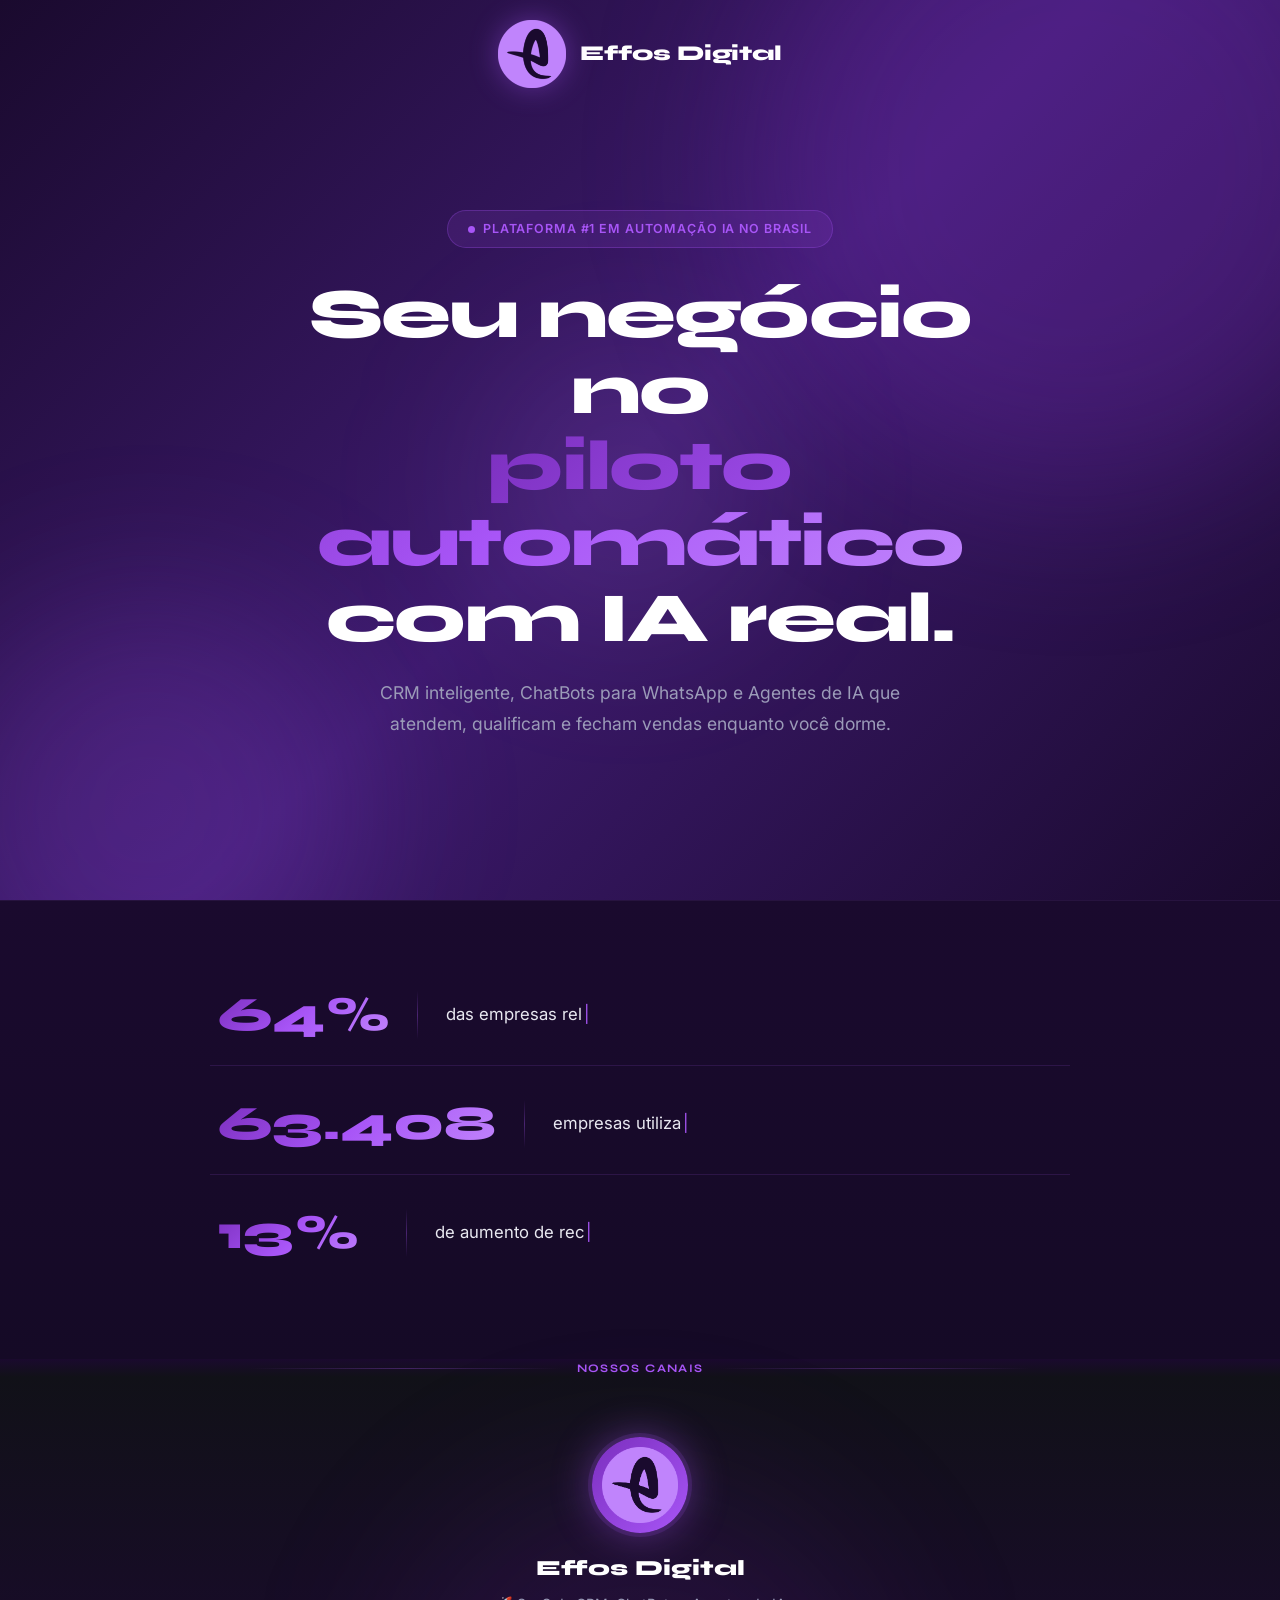
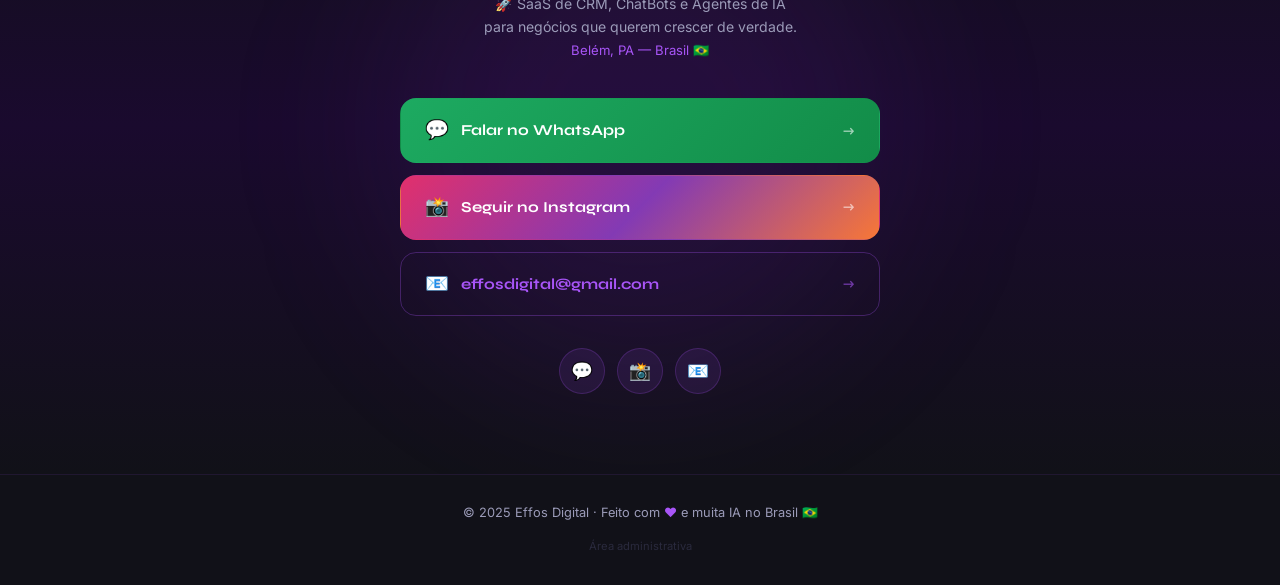
==== index.html @ d8401c5f "Add files via upload" ====
<!DOCTYPE html>
<html lang="pt-BR">
<head>
  <meta charset="UTF-8"/>
  <meta name="viewport" content="width=device-width, initial-scale=1.0"/>
  <meta name="description" content="Effos Digital — SaaS de CRM, ChatBots e Agentes de IA. Conheça nossos produtos e entre em contato."/>
  <title>Effos Digital</title>
  <link rel="icon" type="image/png" href="assets/images/logo.png"/>
  <link rel="preconnect" href="https://fonts.googleapis.com"/>
  <link rel="stylesheet" href="https://fonts.googleapis.com/css2?family=Syne:wght@400;600;700;800&family=Inter:wght@300;400;500;600&display=swap"/>
  <style>
    /* ===== RESET & BASE ===== */
    *, *::before, *::after { box-sizing: border-box; margin: 0; padding: 0; }
    html { scroll-behavior: smooth; }
    body {
      font-family: 'Inter', sans-serif;
      background: #111118;
      color: #E8E8F0;
      overflow-x: hidden;
      line-height: 1.6;
    }
    img { max-width: 100%; display: block; }
    a { color: inherit; text-decoration: none; }
    ::-webkit-scrollbar { width: 6px; }
    ::-webkit-scrollbar-track { background: #111118; }
    ::-webkit-scrollbar-thumb { background: #7B2FBE; border-radius: 3px; }

    /* ===== CSS VARS ===== */
    :root {
      --purple-deep:  #1A0A2E;
      --purple-mid:   #3D1A6E;
      --purple-vivid: #7B2FBE;
      --purple-light: #A855F7;
      --purple-glow:  #C084FC;
      --gray-900:     #111118;
      --gray-800:     #1C1C28;
      --gray-700:     #2A2A3D;
      --gray-300:     #9B9BB8;
      --gray-100:     #E8E8F0;
      --white:        #FFFFFF;
      --grad-hero:    linear-gradient(135deg, #1A0A2E 0%, #3D1A6E 50%, #1A0A2E 100%);
      --grad-purple:  linear-gradient(135deg, #7B2FBE, #A855F7, #C084FC);
      --grad-cta:     linear-gradient(135deg, #7B2FBE 0%, #A855F7 100%);
      --shadow-glow:  0 0 40px rgba(168,85,247,0.25);
      --shadow-card:  0 8px 32px rgba(0,0,0,0.4);
      --radius:       16px;
      --radius-lg:    28px;
    }

    /* ===== NOISE ===== */
    body::before {
      content: '';
      position: fixed; inset: 0; z-index: 0;
      background-image: url("data:image/svg+xml,%3Csvg viewBox='0 0 256 256' xmlns='http://www.w3.org/2000/svg'%3E%3Cfilter id='noise'%3E%3CfeTurbulence type='fractalNoise' baseFrequency='0.9' numOctaves='4' stitchTiles='stitch'/%3E%3C/filter%3E%3Crect width='100%25' height='100%25' filter='url(%23noise)' opacity='0.04'/%3E%3C/svg%3E");
      pointer-events: none; opacity: 0.3;
    }

    /* ===== CURSOR GLOW ===== */
    #cursor-glow {
      position: fixed; width: 420px; height: 420px;
      background: radial-gradient(circle, rgba(168,85,247,0.07) 0%, transparent 70%);
      border-radius: 50%; pointer-events: none; z-index: 0;
      transform: translate(-50%, -50%);
      transition: left 0.12s ease, top 0.12s ease;
    }

    /* ===== NAVBAR ===== */
    #navbar {
      position: fixed; top: 0; left: 0; right: 0; z-index: 1000;
      padding: 20px 5%;
      display: flex; align-items: center; justify-content: center;
      transition: all 0.4s ease;
    }
    #navbar.scrolled {
      background: rgba(17,17,24,0.92);
      backdrop-filter: blur(20px);
      border-bottom: 1px solid rgba(168,85,247,0.15);
      padding: 14px 5%;
    }
    .nav-logo {
      display: flex; align-items: center; gap: 14px;
    }
    .nav-logo img {
      height: 68px; width: 68px; object-fit: contain;
      filter: drop-shadow(0 0 14px rgba(168,85,247,0.4));
      transition: transform 0.3s, height 0.3s ease, width 0.3s ease;
    }
    .nav-logo:hover img { transform: scale(1.06); }
    .nav-logo .nav-brand {
      font-family: 'Syne', sans-serif;
      font-weight: 800;
      font-size: 1.32rem;
      letter-spacing: -0.01em;
      color: var(--white);
      line-height: 1;
      white-space: nowrap;
    }
    #navbar.scrolled .nav-logo img { height: 52px; width: 52px; }
    #navbar.scrolled .nav-logo .nav-brand { font-size: 1.12rem; }
    @media (max-width: 480px) {
      .nav-logo img { height: 52px; width: 52px; }
      .nav-logo .nav-brand { font-size: 1.05rem; }
    }

    /* ===== HERO ===== */
    #hero {
      min-height: 100vh;
      display: flex; align-items: center; justify-content: center;
      position: relative; overflow: hidden;
      background: var(--grad-hero);
      padding: 130px 5% 80px;
    }

    /* Orbs */
    .orb {
      position: absolute; border-radius: 50%;
      filter: blur(80px); pointer-events: none;
    }
    .orb-1 { width: 650px; height: 650px; background: rgba(123,47,190,0.28); top: -160px; right: -120px; animation: floatOrb 9s ease-in-out infinite; }
    .orb-2 { width: 420px; height: 420px; background: rgba(168,85,247,0.18); bottom: -120px; left: -60px; animation: floatOrb 11s ease-in-out infinite reverse; }
    .orb-3 { width: 280px; height: 280px; background: rgba(192,132,252,0.12); top: 38%; left: 38%; animation: floatOrb 13s ease-in-out infinite 2s; }

    @keyframes floatOrb {
      0%,100% { transform: translate(0,0) scale(1); }
      33%      { transform: translate(22px,-28px) scale(1.04); }
      66%      { transform: translate(-16px,18px) scale(0.96); }
    }

    .hero-inner {
      position: relative; z-index: 2;
      max-width: 780px; margin: 0 auto;
      text-align: center;
    }

    .hero-badge {
      display: inline-flex; align-items: center; gap: 8px;
      background: rgba(168,85,247,0.12);
      border: 1px solid rgba(168,85,247,0.28);
      padding: 8px 20px; border-radius: 50px;
      font-size: 0.78rem; font-weight: 600; color: var(--purple-light);
      letter-spacing: 0.07em; text-transform: uppercase;
      margin-bottom: 28px;
      animation: fadeSlideUp 0.8s ease both;
    }
    .badge-dot { width: 7px; height: 7px; background: var(--purple-light); border-radius: 50%; animation: pulse 2s infinite; }
    @keyframes pulse { 0%,100%{opacity:1;transform:scale(1)} 50%{opacity:0.5;transform:scale(0.75)} }

    .hero-title {
      font-family: 'Syne', sans-serif;
      font-size: clamp(2.6rem, 6vw, 4.4rem);
      font-weight: 800; line-height: 1.08;
      letter-spacing: -0.025em; color: var(--white);
      animation: fadeSlideUp 0.9s ease 0.1s both;
    }
    .hero-title .accent {
      background: var(--grad-purple);
      -webkit-background-clip: text;
      -webkit-text-fill-color: transparent;
      background-clip: text;
    }
    .hero-sub {
      margin-top: 22px;
      font-size: 1.1rem; color: var(--gray-300); line-height: 1.75;
      max-width: 580px; margin-left: auto; margin-right: auto;
      animation: fadeSlideUp 1s ease 0.2s both;
    }

    /* ===== ESTATÍSTICAS ANIMADAS (abaixo do hero) ===== */
    #stats-rows {
      position: relative; z-index: 1;
      padding: 64px 5% 76px;
      background: linear-gradient(180deg, #1A0A2E 0%, #150A26 100%);
      border-top: 1px solid rgba(168,85,247,0.12);
    }
    .stats-inner {
      max-width: 860px; margin: 0 auto;
      display: flex; flex-direction: column; gap: 8px;
    }
    .stat-row {
      display: flex; align-items: center; gap: 28px;
      padding: 26px 8px;
      border-bottom: 1px solid rgba(168,85,247,0.14);
    }
    .stat-row:last-child { border-bottom: none; }

    .stat-number {
      flex: 0 0 auto;
      min-width: 160px;
      font-family: 'Syne', sans-serif;
      font-weight: 800;
      font-size: clamp(2.1rem, 5vw, 3rem);
      line-height: 1;
      background: var(--grad-purple);
      -webkit-background-clip: text; -webkit-text-fill-color: transparent; background-clip: text;
      display: flex; align-items: baseline; gap: 2px;
      white-space: nowrap;
    }

    .stat-divider {
      flex: 0 0 auto;
      width: 1px; align-self: stretch;
      background: linear-gradient(180deg, transparent, rgba(168,85,247,0.35), transparent);
    }

    .stat-typewriter {
      flex: 1 1 auto;
      font-size: 1.05rem; color: var(--gray-100);
      line-height: 1.5;
    }
    .stat-typewriter .tw-cursor {
      display: inline-block;
      color: var(--purple-light);
      animation: twBlink 0.9s step-end infinite;
      margin-left: 2px;
    }
    @keyframes twBlink { 0%,100% { opacity: 1; } 50% { opacity: 0; } }

    @media (max-width: 640px) {
      .stat-row { flex-direction: column; align-items: flex-start; gap: 10px; }
      .stat-divider { display: none; }
      .stat-number { min-width: 0; }
    }

    /* ===== DIVIDER ===== */
    .section-divider {
      position: relative; z-index: 1;
      padding: 0 5%;
      background: linear-gradient(180deg, #1A0A2E 0%, #111118 100%);
    }
    .divider-inner {
      max-width: 780px; margin: 0 auto;
      display: flex; align-items: center; gap: 16px;
      padding: 0;
    }
    .divider-line { flex: 1; height: 1px; background: linear-gradient(90deg, transparent, rgba(168,85,247,0.3), transparent); }
    .divider-label {
      font-family: 'Syne', sans-serif;
      font-size: 0.72rem; font-weight: 700;
      color: var(--purple-light); letter-spacing: 0.12em; text-transform: uppercase;
      white-space: nowrap;
    }

    /* ===== VÍDEOS ===== */
    #videos {
      position: relative; z-index: 1;
      padding: 8px 5% 8px;
      background: linear-gradient(180deg, #1A0A2E 0%, #111118 100%);
    }
    .videos-inner {
      max-width: 960px; margin: 0 auto;
      text-align: center;
      padding: 44px 0 64px;
    }
    .videos-title {
      font-family: 'Syne', sans-serif;
      font-size: clamp(1.5rem, 4vw, 2.1rem);
      font-weight: 800; color: var(--white);
      margin-bottom: 8px;
    }
    .videos-subtitle {
      color: var(--gray-300); font-size: 0.95rem;
      margin-bottom: 32px;
    }
    .video-carousel {
      display: flex; gap: 18px;
      overflow-x: auto; scroll-snap-type: x mandatory;
      padding: 4px 4px 20px;
      -webkit-overflow-scrolling: touch;
      scrollbar-width: thin;
      scrollbar-color: var(--purple-vivid) transparent;
    }
    .video-carousel::-webkit-scrollbar { height: 6px; }
    .video-carousel::-webkit-scrollbar-track { background: transparent; }
    .video-carousel::-webkit-scrollbar-thumb { background: var(--purple-vivid); border-radius: 3px; }
    .video-card {
      flex: 0 0 auto;
      width: min(340px, 80vw);
      scroll-snap-align: center;
      border-radius: var(--radius);
      overflow: hidden;
      background: var(--gray-800);
      border: 1px solid rgba(168,85,247,0.18);
      box-shadow: var(--shadow-card);
      text-align: left;
      transition: transform 0.3s, border-color 0.3s;
    }
    .video-card:hover { transform: translateY(-4px); border-color: rgba(168,85,247,0.4); }
    .video-frame-wrap { position: relative; width: 100%; padding-top: 56.25%; background: #000; }
    .video-frame-wrap iframe { position: absolute; inset: 0; width: 100%; height: 100%; border: 0; }
    .video-card-title {
      padding: 12px 14px;
      font-size: 0.86rem; font-weight: 600; color: var(--gray-100);
      line-height: 1.4;
    }
    .video-carousel-nav {
      display: flex; justify-content: center; gap: 12px; margin-top: 4px;
    }
    .video-nav-btn {
      width: 38px; height: 38px; border-radius: 50%;
      background: rgba(168,85,247,0.1);
      border: 1px solid rgba(168,85,247,0.28);
      color: var(--purple-light);
      display: flex; align-items: center; justify-content: center;
      font-size: 1rem; cursor: pointer; transition: all 0.25s;
    }
    .video-nav-btn:hover { background: var(--grad-cta); color: #fff; border-color: transparent; }
    @media (max-width: 640px) {
      .video-carousel-nav { display: none; }
    }

    /* ===== LINKTREE ===== */
    #linktree {
      position: relative; z-index: 1;
      padding: 60px 5% 80px;
      background: linear-gradient(180deg, #111118 0%, #1A0A2E 50%, #111118 100%);
    }

    /* Orbs linktree */
    .lt-orb-1 { position: absolute; width: 500px; height: 500px; border-radius: 50%; background: rgba(123,47,190,0.12); filter: blur(80px); top: 50%; left: 50%; transform: translate(-50%,-50%); pointer-events: none; animation: floatOrb 10s ease-in-out infinite; }

    .lt-inner {
      max-width: 480px; margin: 0 auto;
      text-align: center; position: relative; z-index: 2;
    }

    .lt-avatar {
      width: 96px; height: 96px; border-radius: 50%;
      margin: 0 auto 18px;
      background: var(--grad-cta);
      display: flex; align-items: center; justify-content: center;
      box-shadow: 0 0 40px rgba(168,85,247,0.45), 0 0 0 4px rgba(168,85,247,0.15);
      overflow: hidden;
      animation: fadeSlideUp 0.8s ease both;
    }
    .lt-avatar img { width: 100%; height: 100%; object-fit: contain; padding: 10px; }

    .lt-name {
      font-family: 'Syne', sans-serif;
      font-size: 1.35rem; font-weight: 800; color: var(--white);
      margin-bottom: 6px;
      animation: fadeSlideUp 0.9s ease 0.1s both;
    }
    .lt-bio {
      font-size: 0.88rem; color: var(--gray-300); line-height: 1.65;
      margin-bottom: 36px;
      animation: fadeSlideUp 1s ease 0.15s both;
    }

    /* Links */
    .lt-links { display: flex; flex-direction: column; gap: 12px; }

    .lt-link {
      display: flex; align-items: center; justify-content: center; gap: 12px;
      padding: 16px 24px; border-radius: 16px;
      font-family: 'Syne', sans-serif; font-weight: 700; font-size: 0.95rem;
      transition: all 0.3s; border: 1px solid transparent;
      position: relative; overflow: hidden;
    }
    .lt-link::before {
      content: ''; position: absolute; inset: 0;
      background: rgba(255,255,255,0.06);
      opacity: 0; transition: opacity 0.3s;
    }
    .lt-link:hover::before { opacity: 1; }
    .lt-link:hover { transform: translateY(-3px) scale(1.01); }

    .lt-link .lt-icon { font-size: 1.2rem; flex-shrink: 0; }
    .lt-link .lt-arrow { margin-left: auto; font-size: 0.85rem; opacity: 0.6; transition: transform 0.3s; }
    .lt-link:hover .lt-arrow { transform: translateX(3px); opacity: 1; }

    .lt-wpp  { background: linear-gradient(135deg, #1DAA61, #128C48); color: #fff; }
    .lt-wpp:hover  { box-shadow: 0 0 32px rgba(29,170,97,0.4); }
    .lt-ig   { background: linear-gradient(135deg, #E1306C, #833AB4, #F77737); color: #fff; }
    .lt-ig:hover   { box-shadow: 0 0 32px rgba(225,48,108,0.4); }
    .lt-email {
      background: transparent;
      border-color: rgba(168,85,247,0.3);
      color: var(--purple-light);
    }
    .lt-email:hover { background: rgba(168,85,247,0.08); border-color: var(--purple-light); }
    .lt-icon img, .soc-btn img { width: 1.3em; height: 1.3em; object-fit: contain; border-radius: 4px; }
    .soc-btn img { width: 22px; height: 22px; border-radius: 5px; }

    /* Social row */
    .lt-social {
      display: flex; gap: 12px; justify-content: center;
      margin-top: 32px;
    }
    .soc-btn {
      width: 46px; height: 46px; border-radius: 50%;
      background: rgba(168,85,247,0.1);
      border: 1px solid rgba(168,85,247,0.22);
      display: flex; align-items: center; justify-content: center;
      font-size: 1.1rem; transition: all 0.3s; cursor: pointer;
    }
    .soc-btn:hover { background: var(--grad-cta); border-color: transparent; transform: translateY(-3px); box-shadow: 0 0 20px rgba(168,85,247,0.4); }

    /* ===== FOOTER ===== */
    footer {
      position: relative; z-index: 1;
      background: var(--gray-900);
      border-top: 1px solid rgba(168,85,247,0.1);
      padding: 28px 5%;
      text-align: center;
    }
    .footer-copy { font-size: 0.8rem; color: var(--gray-300); }
    .footer-copy span { color: var(--purple-light); }
    .footer-admin-link { margin-top: 8px; }
    .footer-admin-link a {
      font-size: 0.7rem; color: var(--gray-700);
      transition: color 0.25s;
    }
    .footer-admin-link a:hover { color: var(--purple-light); }

    /* ===== ANIMATIONS ===== */
    @keyframes fadeSlideUp {
      from { opacity: 0; transform: translateY(22px); }
      to   { opacity: 1; transform: translateY(0); }
    }
    .reveal {
      opacity: 0; transform: translateY(28px);
      transition: opacity 0.65s ease, transform 0.65s ease;
    }
    .reveal.visible { opacity: 1; transform: translateY(0); }
    .reveal-d1 { transition-delay: 0.08s; }
    .reveal-d2 { transition-delay: 0.16s; }
    .reveal-d3 { transition-delay: 0.24s; }
    .reveal-d4 { transition-delay: 0.32s; }
    .reveal-d5 { transition-delay: 0.40s; }
    .reveal-d6 { transition-delay: 0.48s; }

    /* ===== RESPONSIVE ===== */
    @media (max-width: 600px) {
      .lt-link { font-size: 0.88rem; padding: 14px 18px; }
    }

    /* Compacta espaçamentos e evita a sensação de "zoom" excessivo em telas de celular */
    @media (max-width: 640px) {
      #hero { padding: 104px 6% 56px; min-height: 0; }
      .hero-sub { margin-top: 16px; font-size: 1rem; }
      .hero-badge { margin-bottom: 18px; padding: 7px 16px; }
      #stats-rows { padding: 40px 6% 48px; }
      .stats-inner { gap: 4px; }
      .stat-row { padding: 18px 4px; gap: 6px; }
      .section-divider { padding: 0 6%; }
      .videos-inner { padding: 28px 0 40px; }
      .videos-subtitle { margin-bottom: 22px; }
      #linktree { padding: 40px 6% 56px; }
      .lt-avatar { width: 80px; height: 80px; margin-bottom: 14px; }
      .lt-bio { margin-bottom: 26px; }
      .lt-links { gap: 10px; }
      footer { padding: 20px 6%; }
    }
    @media (max-width: 400px) {
      #hero { padding: 96px 6% 44px; }
      .hero-title { font-size: clamp(2.15rem, 8.5vw, 4.4rem); }
    }

    @media (prefers-reduced-motion: reduce) {
      *, *::before, *::after { animation: none !important; transition: none !important; }
    }
  </style>
</head>
<body>

<div id="cursor-glow"></div>

<!-- ===== NAVBAR ===== -->
<nav id="navbar">
  <a href="#" class="nav-logo">
    <img id="nav-logo-img" src="assets/images/logo.png" alt="Effos Digital"/>
    <span id="nav-brand-name" class="nav-brand">Effos Digital</span>
  </a>
</nav>

<!-- ===== HERO ===== -->
<section id="hero">
  <div class="orb orb-1"></div>
  <div class="orb orb-2"></div>
  <div class="orb orb-3"></div>

  <div class="hero-inner">
    <div id="hero-badge" class="hero-badge">
      <span class="badge-dot"></span>
      <span id="hero-badge-text">Plataforma #1 em Automação IA no Brasil</span>
    </div>

    <h1 class="hero-title">
      <span id="hero-title-line1">Seu negócio no</span><br/>
      <span id="hero-title-accent" class="accent">piloto automático</span><br/>
      <span id="hero-title-line2">com IA real.</span>
    </h1>

    <p id="hero-sub" class="hero-sub">
      CRM inteligente, ChatBots para WhatsApp e Agentes de IA que atendem, qualificam e fecham vendas enquanto você dorme.
    </p>
  </div>
</section>

<!-- ===== ESTATÍSTICAS ANIMADAS ===== -->
<section id="stats-rows">
  <div class="stats-inner" id="stats-rows-container">
    <!-- linhas geradas dinamicamente via JS a partir de assets/js/data.js -->
  </div>
</section>

<!-- ===== VÍDEOS ===== -->
<section id="videos" style="display:none;">
  <div class="section-divider">
    <div class="divider-inner">
      <div class="divider-line"></div>
      <div class="divider-label" id="videos-divider-label">Vídeos</div>
      <div class="divider-line"></div>
    </div>
  </div>
  <div class="videos-inner">
    <h2 id="videos-title" class="videos-title">Vídeos</h2>
    <p id="videos-subtitle" class="videos-subtitle">Confira nossos conteúdos em destaque</p>
    <div class="video-carousel" id="video-carousel"><!-- gerado via JS a partir de assets/js/data.js --></div>
    <div class="video-carousel-nav">
      <button type="button" class="video-nav-btn" id="video-nav-prev" aria-label="Vídeo anterior">←</button>
      <button type="button" class="video-nav-btn" id="video-nav-next" aria-label="Próximo vídeo">→</button>
    </div>
  </div>
</section>

<!-- ===== DIVIDER ===== -->
<div class="section-divider">
  <div class="divider-inner">
    <div class="divider-line"></div>
    <div class="divider-label">Nossos canais</div>
    <div class="divider-line"></div>
  </div>
</div>

<!-- ===== LINKTREE ===== -->
<section id="linktree">
  <div class="lt-orb-1"></div>
  <div class="lt-inner">

    <div class="lt-avatar reveal">
      <img id="lt-logo-img" src="assets/images/logo.png" alt="Effos Digital"/>
    </div>

    <div id="lt-name" class="lt-name reveal reveal-d1">Effos Digital</div>
    <div class="lt-bio reveal reveal-d2">
      <span id="lt-bio-line1">🚀 SaaS de CRM, ChatBots e Agentes de IA</span><br/>
      <span id="lt-bio-line2">para negócios que querem crescer de verdade.</span><br/>
      <span id="lt-bio-location" style="color:var(--purple-light);font-size:0.82rem">Belém, PA — Brasil 🇧🇷</span>
    </div>

    <div class="lt-links">
      <a id="lt-wpp-link" href="https://wa.me/5591988226592" target="_blank" class="lt-link lt-wpp reveal reveal-d1">
        <span id="lt-wpp-icon" class="lt-icon">💬</span>
        <span id="lt-wpp-label">Falar no WhatsApp</span>
        <span class="lt-arrow">→</span>
      </a>
      <a id="lt-ig-link" href="https://instagram.com/effosdigital" target="_blank" class="lt-link lt-ig reveal reveal-d2">
        <span id="lt-ig-icon" class="lt-icon">📸</span>
        <span id="lt-ig-label">Seguir no Instagram</span>
        <span class="lt-arrow">→</span>
      </a>
      <a id="lt-email-link" href="mailto:effosdigital@gmail.com" class="lt-link lt-email reveal reveal-d3">
        <span id="lt-email-icon" class="lt-icon">📧</span>
        <span id="lt-email-label">effosdigital@gmail.com</span>
        <span class="lt-arrow">→</span>
      </a>
    </div>

    <div class="lt-social reveal">
      <a id="soc-wpp-link" href="https://wa.me/5591988226592" target="_blank" class="soc-btn" title="WhatsApp"><span id="soc-wpp-icon">💬</span></a>
      <a id="soc-ig-link" href="https://instagram.com/effosdigital" target="_blank" class="soc-btn" title="Instagram"><span id="soc-ig-icon">📸</span></a>
      <a id="soc-email-link" href="mailto:effosdigital@gmail.com" class="soc-btn" title="E-mail"><span id="soc-email-icon">📧</span></a>
    </div>

  </div>
</section>

<!-- ===== FOOTER ===== -->
<footer>
  <div class="footer-copy" id="footer-copy">
    © 2025 Effos Digital · Feito com <span>♥</span> e muita IA no Brasil 🇧🇷
  </div>
  <div class="footer-admin-link">
    <a href="admin/index.html">Área administrativa</a>
  </div>
</footer>

<script src="assets/js/data.js"></script>
<script src="assets/js/site.js"></script>
</body>
</html>
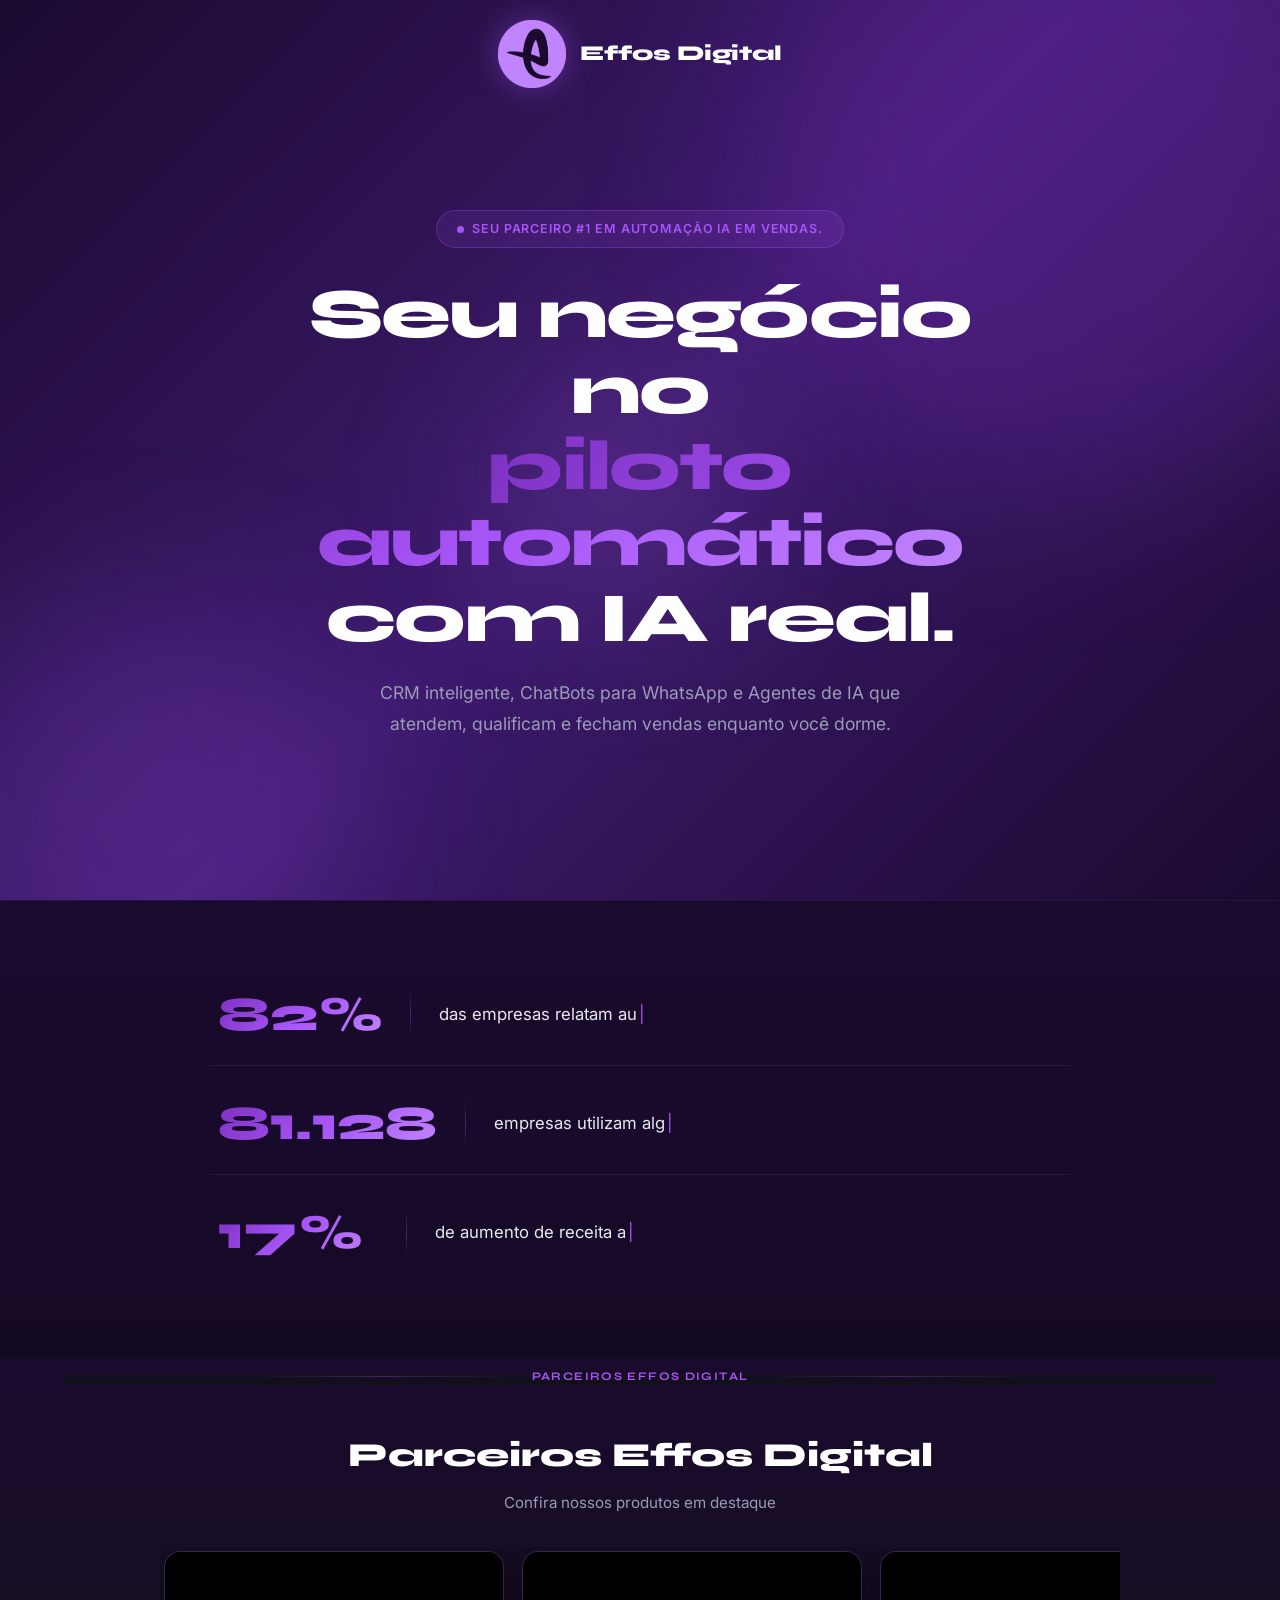
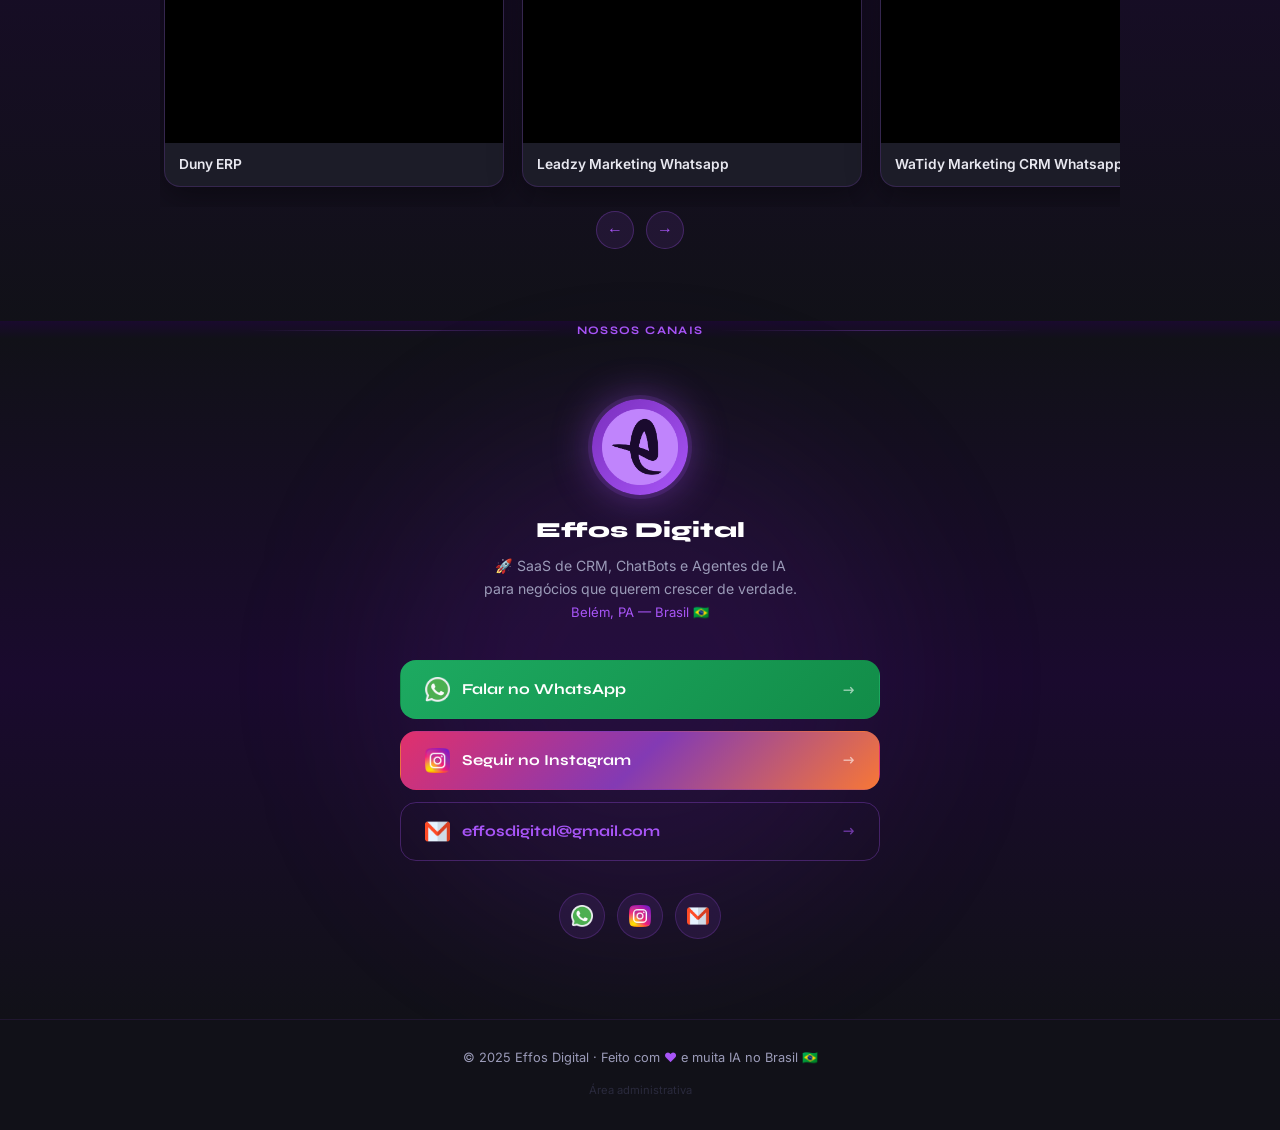
==== commit 6f302960: "Add files via upload" ====
--- a/index.html
+++ b/index.html
@@ -79,9 +79,11 @@
     }
     .nav-logo {
       display: flex; align-items: center; gap: 14px;
+      max-width: 100%; min-width: 0;
     }
     .nav-logo img {
       height: 68px; width: 68px; object-fit: contain;
+      flex-shrink: 0;
       filter: drop-shadow(0 0 14px rgba(168,85,247,0.4));
       transition: transform 0.3s, height 0.3s ease, width 0.3s ease;
     }
@@ -89,17 +91,19 @@
     .nav-logo .nav-brand {
       font-family: 'Syne', sans-serif;
       font-weight: 800;
-      font-size: 1.32rem;
+      font-size: clamp(0.92rem, 4.6vw, 1.32rem);
       letter-spacing: -0.01em;
       color: var(--white);
       line-height: 1;
       white-space: nowrap;
+      overflow: hidden;
+      text-overflow: ellipsis;
+      min-width: 0;
     }
     #navbar.scrolled .nav-logo img { height: 52px; width: 52px; }
-    #navbar.scrolled .nav-logo .nav-brand { font-size: 1.12rem; }
+    #navbar.scrolled .nav-logo .nav-brand { font-size: clamp(0.82rem, 4vw, 1.12rem); }
     @media (max-width: 480px) {
-      .nav-logo img { height: 52px; width: 52px; }
-      .nav-logo .nav-brand { font-size: 1.05rem; }
+      .nav-logo img { height: 44px; width: 44px; }
     }
 
     /* ===== HERO ===== */
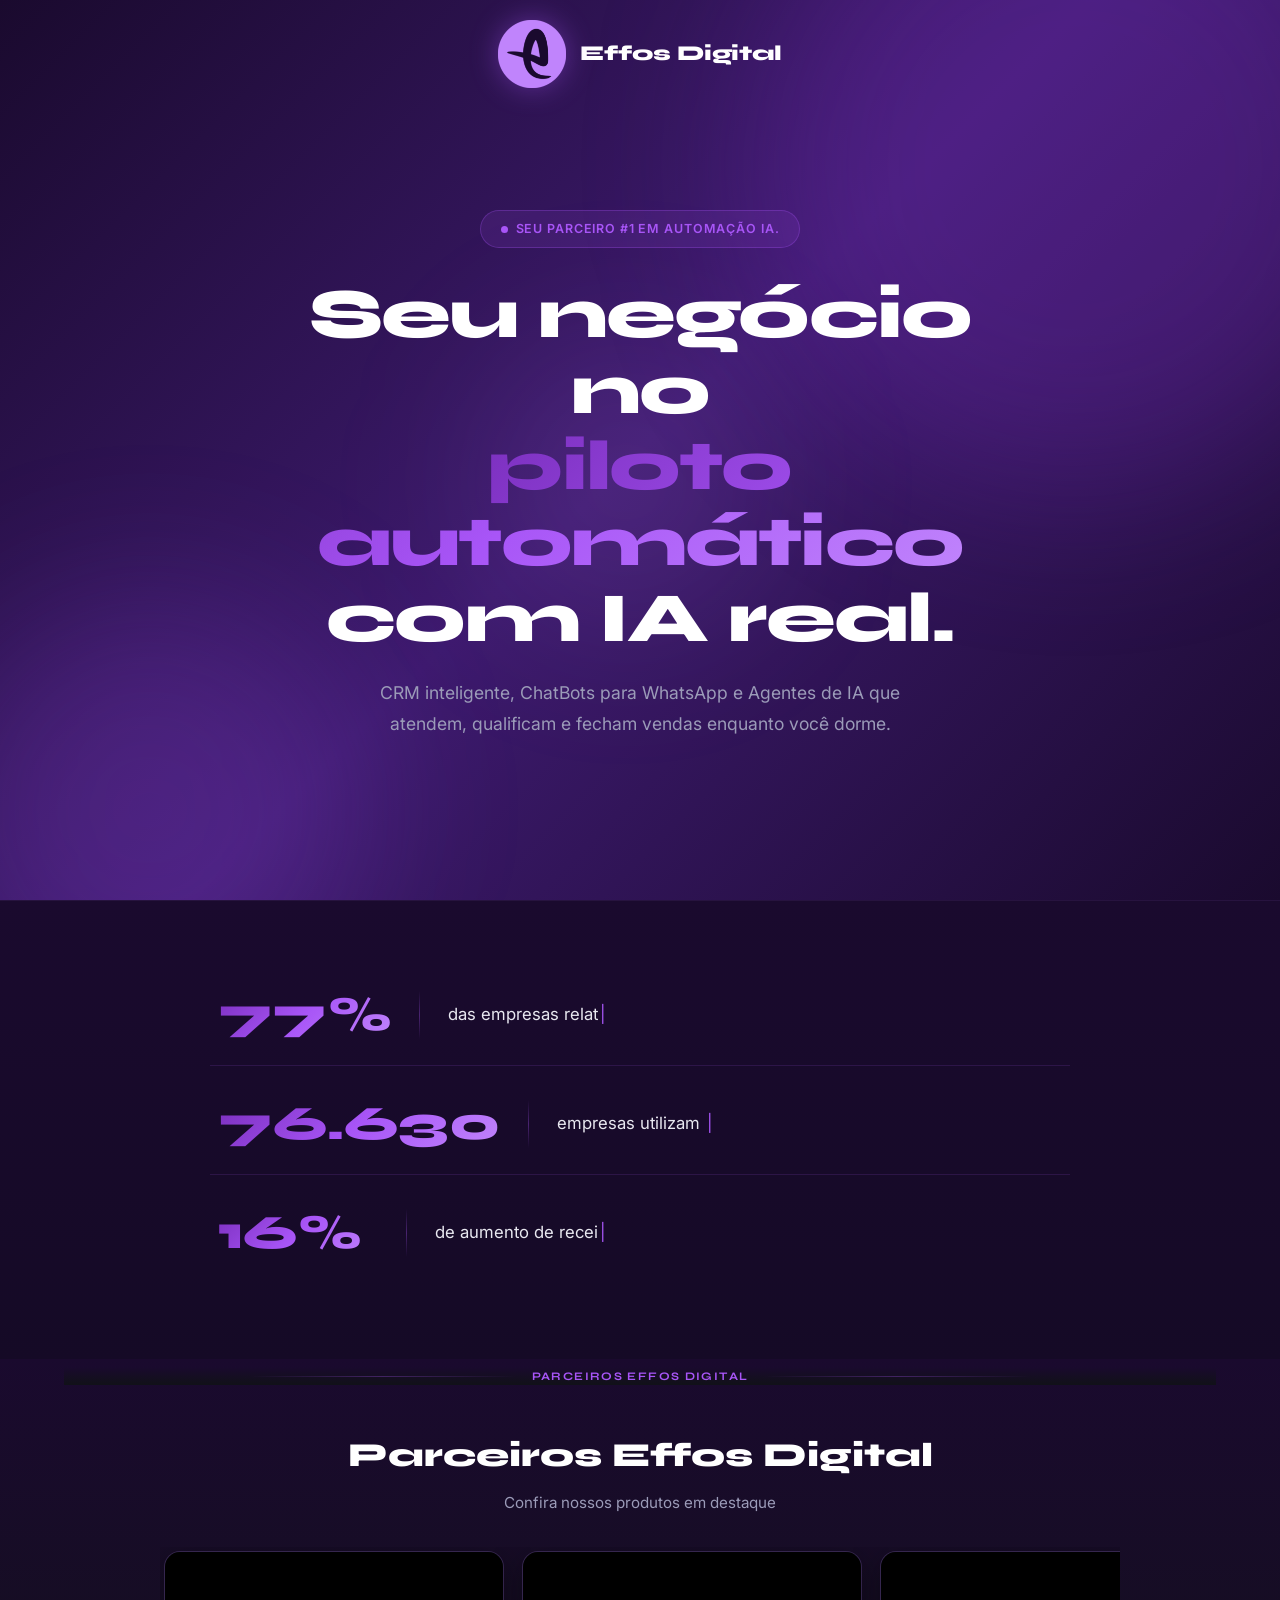
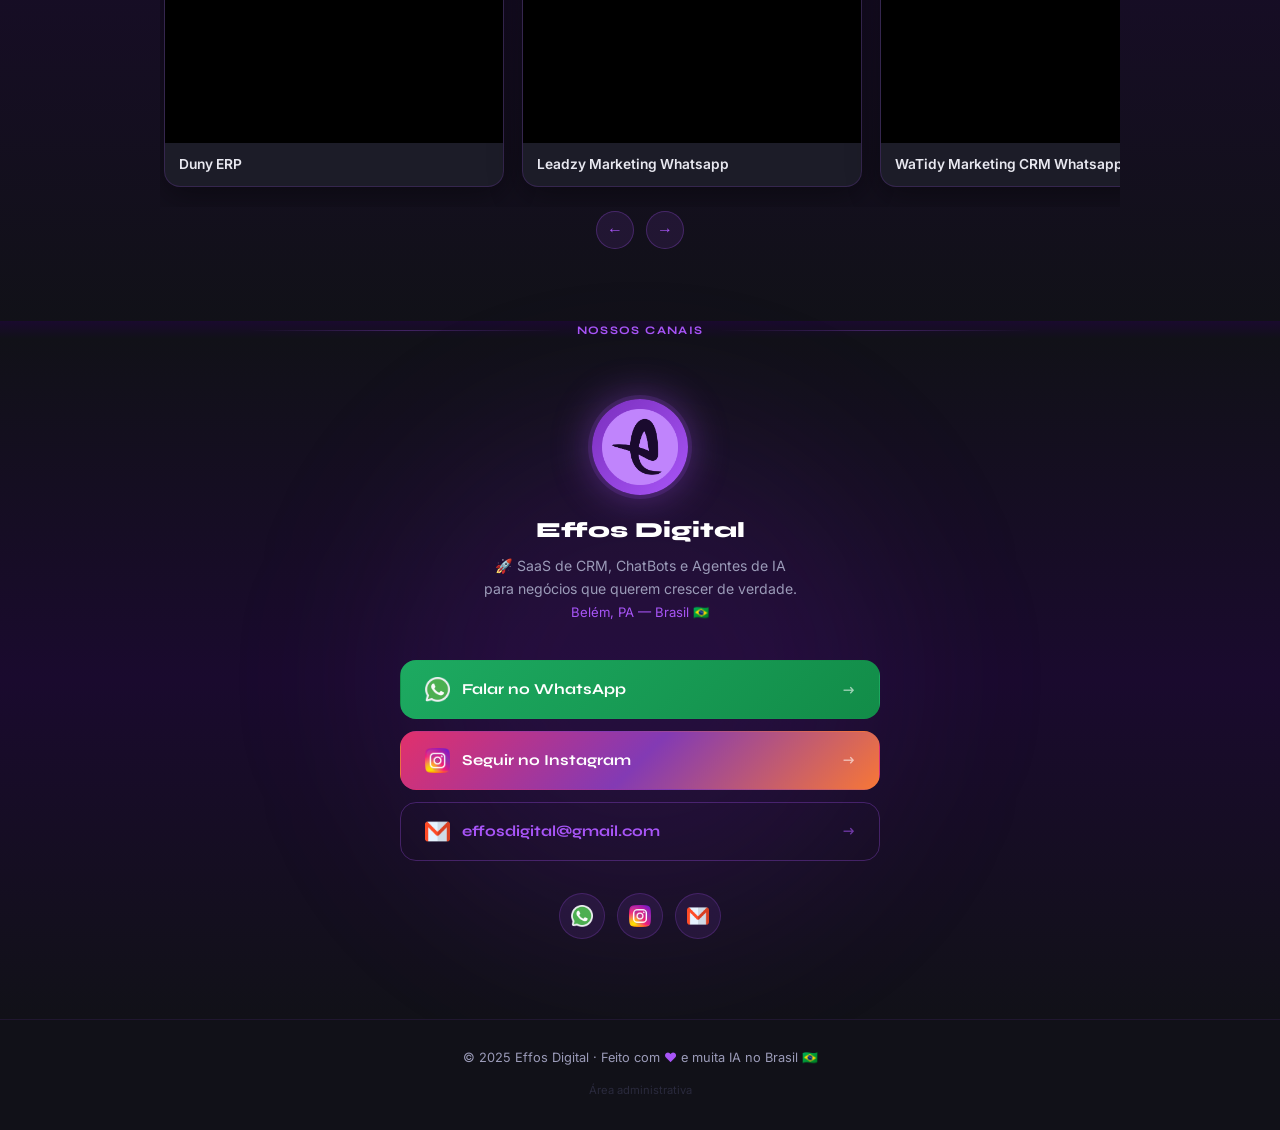
==== commit 9d8342cc: "Add files via upload" ====
--- a/index.html
+++ b/index.html
@@ -11,7 +11,7 @@
   <style>
     /* ===== RESET & BASE ===== */
     *, *::before, *::after { box-sizing: border-box; margin: 0; padding: 0; }
-    html { scroll-behavior: smooth; }
+    html { scroll-behavior: smooth; overflow-x: hidden; max-width: 100%; }
     body {
       font-family: 'Inter', sans-serif;
       background: #111118;
@@ -58,10 +58,16 @@
     /* ===== CURSOR GLOW ===== */
     #cursor-glow {
       position: fixed; width: 420px; height: 420px;
+      left: -9999px; top: -9999px;
       background: radial-gradient(circle, rgba(168,85,247,0.07) 0%, transparent 70%);
       border-radius: 50%; pointer-events: none; z-index: 0;
       transform: translate(-50%, -50%);
       transition: left 0.12s ease, top 0.12s ease;
+    }
+    /* Em telas de toque não existe cursor de mouse — remove o elemento
+       para eliminar qualquer chance de ele "vazar" para fora da viewport */
+    @media (hover: none), (pointer: coarse) {
+      #cursor-glow { display: none; }
     }
 
     /* ===== NAVBAR ===== */
